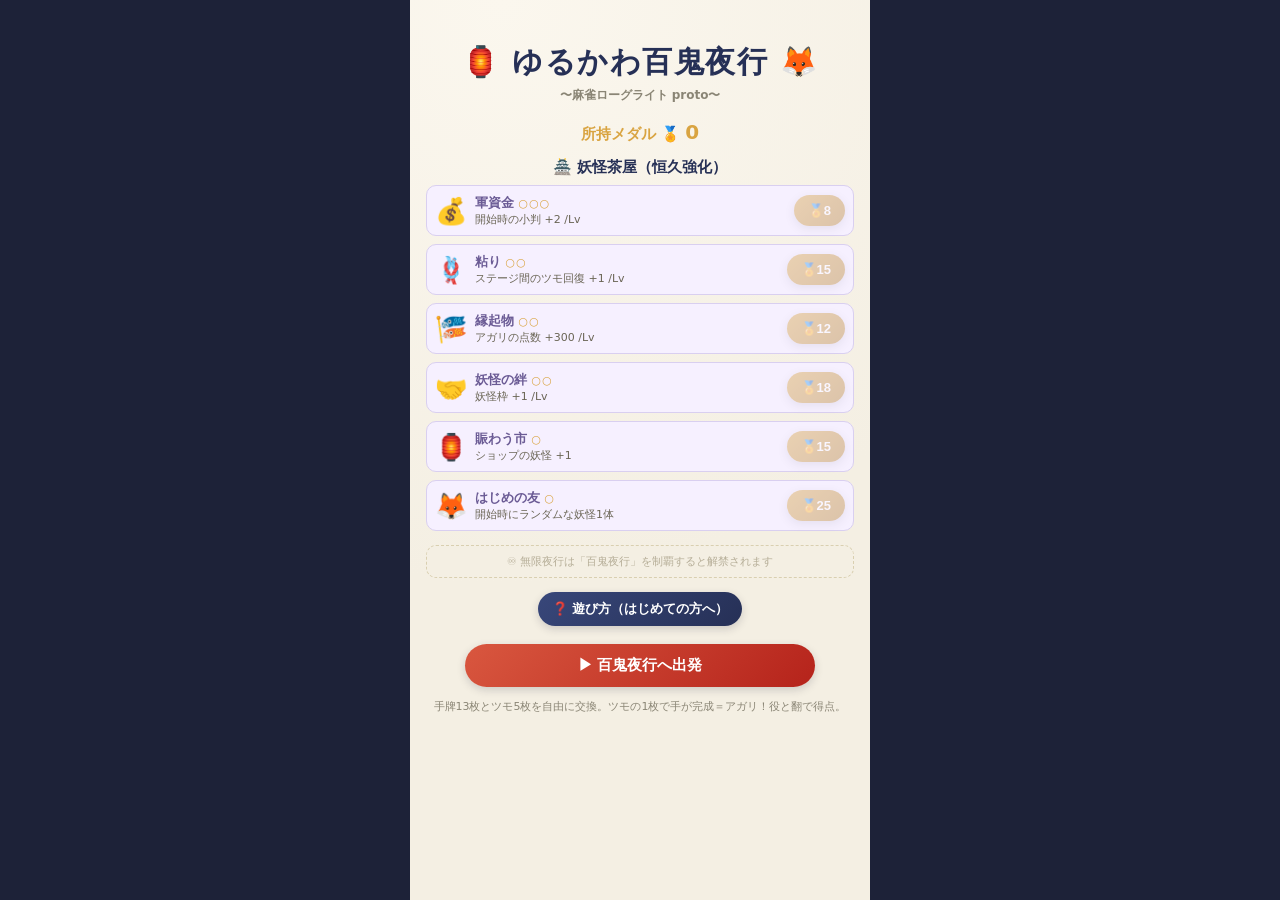
==== mahjong-rougelite/index.html @ 9e9c55ed "Add mahjong-rougelite playtest build (ゆるかわ百鬼夜行 prototype) Co-Authored-By: Claude Fable 5 <noreply@an" ====
<!DOCTYPE html>
<html lang="ja">
<head>
  <meta charset="UTF-8" />
  <meta name="viewport" content="width=device-width, initial-scale=1.0, maximum-scale=1.0, user-scalable=no" />
  <title>ゆるかわ百鬼夜行 — 麻雀ローグライト プロトタイプ</title>
  <link rel="stylesheet" href="style.css" />
</head>
<body>
  <div id="app">
    <section id="title" class="title-screen hidden"></section>
    <header id="topbar"></header>
    <div id="yokai-bar" class="panel"></div>
    <div id="peek" class="peek"></div>
    <div id="preview" class="preview"></div>
    <div id="hand" class="hand"></div>
    <div id="tsumo" class="tsumo-zone"></div>
    <div id="actions" class="actions"></div>
    <div id="message" class="message"></div>
    <section id="shop" class="shop hidden"></section>
  </div>
  <div id="overlay" class="overlay hidden"></div>

  <script src="hand.js"></script>
  <script src="engine.js"></script>
  <script src="ui.js"></script>
</body>
</html>
---- mahjong-rougelite/style.css ----
:root {
  --washi: #f4efe3;
  --ink: #2b2b3a;
  --indigo: #38477a;
  --indigo-dark: #263056;
  --vermilion: #d9573f;
  --gold: #d9a441;
  --green: #4e8d6e;
  --blue: #3f6fa3;
  --purple: #6b5b95;
  --card: #fffdf7;
  --shadow: rgba(40, 40, 60, 0.18);
}
* { box-sizing: border-box; -webkit-tap-highlight-color: transparent; }
html, body {
  margin: 0; padding: 0; background: #1d2238;
  font-family: "Hiragino Sans", "Yu Gothic", system-ui, sans-serif;
  color: var(--ink);
}
#app {
  max-width: 460px; margin: 0 auto; min-height: 100vh;
  background:
    radial-gradient(circle at 20% 0%, #fbf7ee 0, var(--washi) 60%);
  padding: 10px 12px 24px; position: relative;
}

/* ---- トップバー ---- */
#topbar { display: flex; flex-direction: column; gap: 6px; margin-bottom: 8px; }
.title { font-size: 15px; font-weight: 800; letter-spacing: .04em; color: var(--indigo-dark); text-align: center; }
.title .sub { font-size: 11px; color: #8a8575; font-weight: 600; }
.round-row { display: flex; justify-content: space-between; align-items: baseline; }
.round-name { font-weight: 800; color: var(--vermilion); font-size: 15px; }
.round-name.boss { color: #b5231b; text-shadow: 0 0 8px rgba(217,87,63,.4); }
.ba-wind { display: inline-block; font-size: 10px; font-weight: 800; color: #fff; background: var(--indigo); border-radius: 6px; padding: 1px 6px; margin-left: 4px; vertical-align: middle; }
.stat { font-size: 12px; color: var(--indigo-dark); font-weight: 700; }
.bar { height: 16px; background: #e6ddc7; border-radius: 10px; overflow: hidden; box-shadow: inset 0 1px 3px var(--shadow); }
.bar > span { display: block; height: 100%; background: linear-gradient(90deg, var(--gold), var(--vermilion)); transition: width .35s ease; }
.score-line { font-size: 12px; text-align: right; color: #6a6555; margin-top: 2px; }
.resources { display: flex; gap: 8px; justify-content: center; font-size: 13px; font-weight: 800; }
.chip { background: var(--card); border-radius: 20px; padding: 3px 12px; box-shadow: 0 2px 5px var(--shadow); }
.chip.koban { color: var(--gold); }
.chip.plays { color: var(--indigo); }
.chip.discards { color: var(--green); }

/* ---- パネル ---- */
.panel { background: var(--card); border-radius: 12px; padding: 8px; margin-bottom: 8px; box-shadow: 0 2px 6px var(--shadow); }

/* ---- 妖怪バー ---- */
#yokai-bar { display: flex; gap: 6px; flex-wrap: wrap; min-height: 46px; align-items: center; }
.yokai {
  display: flex; flex-direction: column; align-items: center; justify-content: center;
  min-width: 58px; padding: 4px 6px; border-radius: 10px; background: #f6f0ff;
  border: 1.5px solid var(--purple); position: relative;
}
.yokai .face { font-size: 20px; line-height: 1; }
.yokai .yname { font-size: 9.5px; font-weight: 800; color: var(--purple); margin-top: 2px; }
.yokai .rar { position: absolute; top: -6px; right: -4px; font-size: 9px; color: var(--gold); }
.yokai-empty { color: #b6ae98; font-size: 12px; padding: 6px; }
.slots { margin-left: auto; font-size: 11px; color: #9a927c; font-weight: 700; }

/* ---- 先読み ---- */
.peek { min-height: 20px; font-size: 11px; color: #7d7660; text-align: center; }
.peek b { color: var(--indigo); }

/* ---- プレビュー ---- */
.preview { text-align: center; min-height: 40px; margin: 2px 0 6px; }
.preview .big { font-size: 22px; font-weight: 900; color: var(--vermilion); }
.preview .calc { font-size: 12px; color: var(--indigo-dark); font-weight: 700; }
.preview .detail { font-size: 10px; color: #8a8575; line-height: 1.5; }
.preview .invalid { font-size: 12px; color: #b0a890; }

/* ---- 手牌 ---- */
.hand { display: flex; flex-wrap: wrap; gap: 6px; justify-content: center; min-height: 84px; padding: 6px 0; }
.tile {
  width: 46px; height: 64px; border-radius: 9px; background: var(--card);
  box-shadow: 0 3px 6px var(--shadow); display: flex; align-items: center; justify-content: center;
  font-size: 22px; font-weight: 900; cursor: pointer; user-select: none;
  border: 2px solid transparent; transition: transform .12s ease, border-color .12s ease;
  position: relative;
}
.tile:active { transform: scale(.94); }
.tile.selected { border-color: var(--vermilion); transform: translateY(-8px); box-shadow: 0 8px 12px var(--shadow); }
.tile.drawn { border-color: var(--gold); box-shadow: 0 0 0 2px var(--gold), 0 3px 6px var(--shadow); }
/* ツモ5枚ゾーン（手牌と分離） */
.tsumo-zone { display: flex; flex-wrap: wrap; gap: 6px; justify-content: center; align-items: center; margin: 10px auto 4px; padding: 10px 8px 6px; position: relative; background: #fbf4e2; border: 2px dashed var(--gold); border-radius: 12px; max-width: 340px; }
.tsumo-label { width: 100%; text-align: center; font-size: 10px; font-weight: 800; color: var(--gold); letter-spacing: 2px; margin-bottom: 2px; }
/* 手の目: 手が進むツモ牌を光らせる */
.tile.useful { border-color: var(--green); box-shadow: 0 0 0 2px rgba(78,141,110,.5); }
.tile.useful::after { content: "◎"; position: absolute; top: -12px; left: 50%; transform: translateX(-50%); font-size: 10px; color: var(--green); font-weight: 800; }
/* 割引前価格の打ち消し */
.disc { text-decoration: line-through; opacity: .6; margin-right: 4px; font-size: 11px; }
.tile .num { font-size: 24px; }
.tile .suit { position: absolute; bottom: 3px; right: 5px; font-size: 10px; opacity: .7; }
.tile.m { color: var(--vermilion); }
.tile.p { color: var(--blue); }
.tile.s { color: var(--green); }
.tile.z { color: var(--purple); }
.tile.w { color: var(--gold); background: linear-gradient(135deg, #fff8e6, #ffeeba); }

/* ---- アクション ---- */
.actions { display: flex; gap: 10px; justify-content: center; margin-top: 6px; }
button.btn {
  border: none; border-radius: 24px; padding: 12px 22px; font-size: 15px; font-weight: 800;
  color: #fff; cursor: pointer; box-shadow: 0 3px 8px var(--shadow); transition: transform .1s, opacity .1s;
}
button.btn:active { transform: translateY(2px); }
button.btn:disabled { opacity: .4; cursor: not-allowed; }
.btn.play { background: linear-gradient(135deg, var(--vermilion), #b5231b); }
.btn.agari { background: linear-gradient(135deg, var(--gold), #b5822c); }
.agari-banner { animation: pop .2s ease; }
.agari-banner .big { color: var(--gold); }
@keyframes pop { from { transform: scale(.9); opacity: .4; } to { transform: scale(1); opacity: 1; } }
.tenpai { font-size: 13px; color: var(--green); font-weight: 700; line-height: 1.6; }
.tenpai .wait { display: inline-block; background: #e7f2ec; color: var(--green); border-radius: 6px; padding: 1px 6px; margin: 1px; font-weight: 800; }
.tenpai .wcount { font-size: 9px; color: #6a6555; margin-left: 3px; font-weight: 700; }
.tenpai .wscore { font-size: 9px; color: var(--vermilion); margin-left: 4px; font-weight: 800; }
.tenpai .wait.yakuless { opacity: .55; }
/* ★D24 鳴き */
.open-meld { display: inline-flex; align-items: center; gap: 2px; margin-right: 8px; padding: 4px 6px; background: #efe9db; border: 1.5px solid #cfc5ab; border-radius: 8px; position: relative; }
.open-meld .meld-tag { font-size: 8px; font-weight: 800; color: #fff; background: var(--vermilion); border-radius: 4px; padding: 1px 3px; margin-right: 2px; }
.open-meld .meld-tile { font-size: 13px; font-weight: 800; color: #6a6555; background: var(--card); border-radius: 5px; padding: 2px 4px; }
.call-row { width: 100%; display: flex; gap: 6px; justify-content: center; margin-top: 4px; flex-wrap: wrap; }
.call-btn { background: linear-gradient(135deg, var(--purple), #4d3f73); }
.open-note { font-size: 10px; color: var(--vermilion); }
.agari-banner .big.limit { text-shadow: 0 0 10px rgba(217, 164, 65, .6); }
.btn.discard { background: linear-gradient(135deg, var(--green), #37624c); }
.btn.small { padding: 8px 14px; font-size: 13px; border-radius: 18px; }
.btn.gold { background: linear-gradient(135deg, var(--gold), #b5822c); }
.btn.indigo { background: linear-gradient(135deg, var(--indigo), var(--indigo-dark)); }

.message { text-align: center; min-height: 18px; font-size: 12px; color: var(--indigo-dark); font-weight: 700; margin-top: 6px; }

/* ---- ショップ ---- */
.shop { background: var(--card); border-radius: 14px; padding: 12px; box-shadow: 0 3px 10px var(--shadow); }
.shop h2 { text-align: center; margin: 2px 0 10px; color: var(--indigo-dark); font-size: 16px; }
.shop-items { display: flex; flex-direction: column; gap: 8px; }
.offer { display: flex; align-items: center; gap: 8px; padding: 8px; border-radius: 10px; background: #f6f0ff; border: 1.5px solid #d9cff0; }
.offer .face { font-size: 26px; }
.offer .info { flex: 1; }
.offer .info .n { font-weight: 800; font-size: 13px; color: var(--purple); }
.offer .info .d { font-size: 11px; color: #6a6555; }
.offer .price { font-weight: 800; color: var(--gold); font-size: 13px; white-space: nowrap; }
.offer.tile-offer { background: #eef5ff; border-color: #cfe0f5; }
.offer.tile-offer .info .n { color: var(--blue); }
.shop-actions { display: flex; gap: 8px; justify-content: center; margin-top: 12px; }
.swap-note { text-align: center; font-size: 12px; color: var(--vermilion); font-weight: 700; background: #fff3ee; border: 1px dashed #f0c7b8; border-radius: 8px; padding: 6px 10px; margin-bottom: 8px; }

/* ---- オーバーレイ ---- */
.overlay {
  position: fixed; inset: 0; background: rgba(20, 22, 40, .82);
  display: flex; align-items: center; justify-content: center; z-index: 10; padding: 20px;
}
.overlay .card {
  background: var(--washi); border-radius: 18px; padding: 26px 22px; text-align: center; max-width: 340px;
  box-shadow: 0 10px 40px rgba(0,0,0,.5);
}
.overlay h1 { margin: 6px 0; font-size: 26px; }
.overlay.win h1 { color: var(--gold); }
.overlay.lose h1 { color: var(--vermilion); }
.overlay p { color: #5a5545; font-size: 13px; line-height: 1.7; }
.overlay .emoji { font-size: 48px; }

/* ---- タイトル & メタショップ ---- */
.title-screen { padding: 8px 4px 20px; }
.title-hero { text-align: center; padding: 24px 0 10px; }
.game-logo { font-size: 30px; font-weight: 900; color: var(--indigo-dark); letter-spacing: .05em; }
.game-logo::before { content: "🏮 "; }
.game-logo::after { content: " 🦊"; }
.game-sub { font-size: 12px; color: #8a8575; font-weight: 700; margin-top: 4px; }
.medal-bar { text-align: center; font-size: 15px; font-weight: 800; color: var(--gold); margin: 6px 0 14px; }
.medal-bar b { font-size: 20px; }
.meta-head { text-align: center; font-size: 15px; font-weight: 800; color: var(--indigo-dark); margin-bottom: 8px; }
.meta-note { text-align: center; font-size: 11px; color: #8a8575; margin-top: 12px; }
.pips { font-size: 11px; color: var(--gold); letter-spacing: 1px; }
.meta-max { font-weight: 800; color: var(--green); font-size: 13px; padding: 0 6px; }
.start-btn { display: block; width: 82%; margin: 18px auto 0; font-size: 17px; padding: 14px; }
.title .home { cursor: pointer; }

/* ---- モード選択（キャンペーン/無限） ---- */
.mode-select { display: flex; gap: 8px; justify-content: center; margin-top: 16px; }
.mode-btn {
  flex: 1; max-width: 160px; border: 2px solid #e6ddc7; background: var(--card); border-radius: 12px;
  padding: 10px 8px; font-size: 13px; font-weight: 800; color: var(--indigo-dark); cursor: pointer;
  display: flex; flex-direction: column; align-items: center; gap: 3px;
}
.mode-btn.active { border-color: var(--vermilion); background: #fff3ee; color: var(--vermilion); }
.mode-btn .mode-sub { font-size: 9.5px; font-weight: 600; color: #8a8575; }
.mode-btn.active .mode-sub { color: var(--vermilion); opacity: .75; }
.mode-locked { text-align: center; font-size: 11px; color: #b6ae98; margin-top: 14px; background: #f4efe3; border: 1px dashed #d9cfb0; border-radius: 10px; padding: 8px; }

/* ---- 遊び方（チュートリアル） ---- */
.help-open { display: block; margin: 14px auto 0; }
.help-panel { background: var(--card); border-radius: 14px; padding: 16px 18px 20px; box-shadow: 0 3px 10px var(--shadow); }
.help-panel h2 { text-align: center; color: var(--indigo-dark); font-size: 17px; margin: 4px 0 8px; }
.help-panel h3 { color: var(--vermilion); font-size: 14px; margin: 16px 0 6px; border-bottom: 2px solid #f0e8d8; padding-bottom: 3px; }
.help-panel .help-lead { font-size: 12px; color: #6a6555; text-align: center; }
.help-panel ul { margin: 4px 0; padding-left: 18px; }
.help-panel li { font-size: 12px; line-height: 1.8; color: #4a4638; margin-bottom: 2px; }
.help-panel b { color: var(--indigo-dark); }

.overlay .earned { color: var(--gold); font-weight: 800; font-size: 15px; margin: 10px 0; }
.overlay .unlock-note { color: var(--purple); font-weight: 800; font-size: 12px; margin: 4px 0 10px; }
.overlay .card .btn { display: block; width: 100%; margin-top: 8px; }

.hidden { display: none !important; }
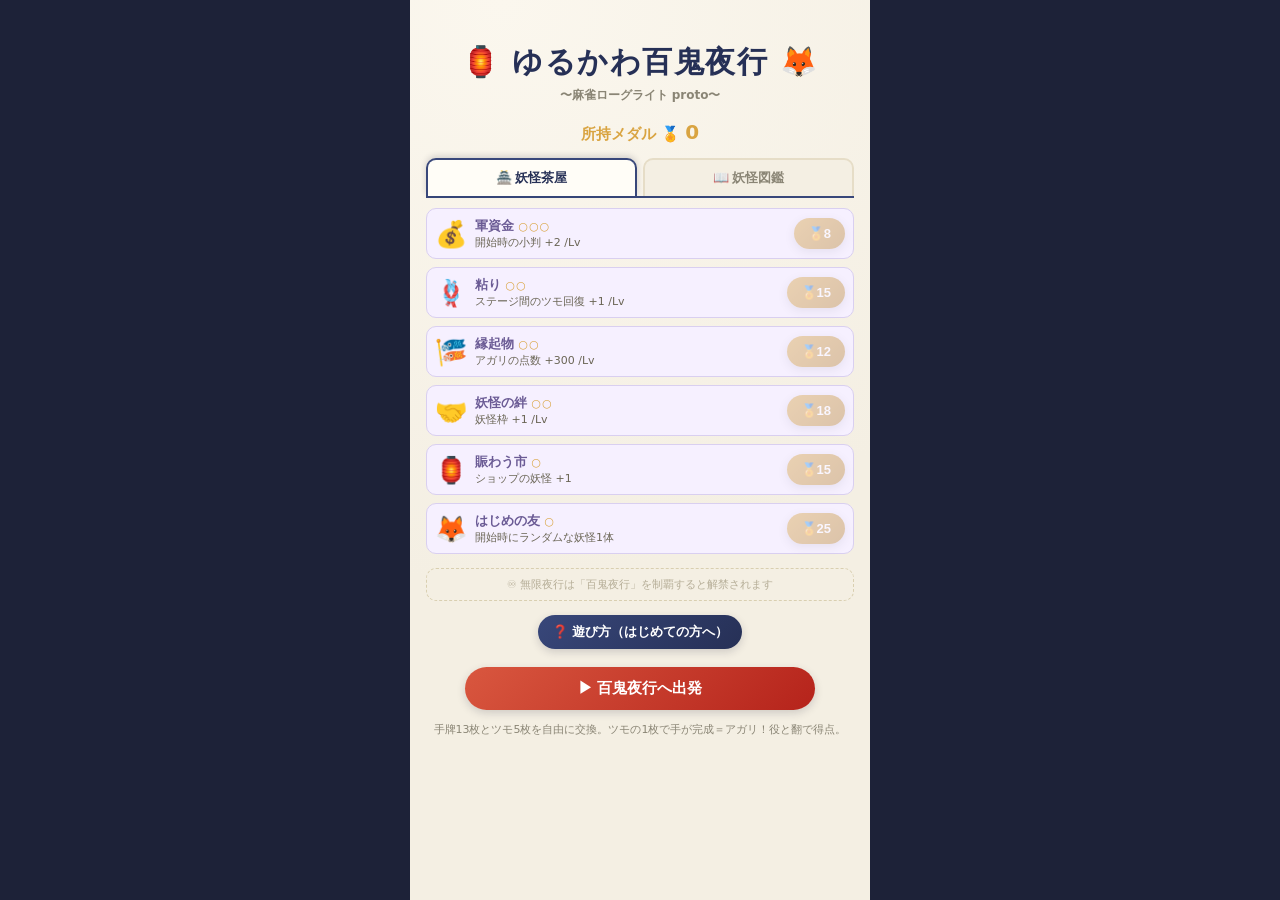
==== commit 95cb13b9: "mahjong-rougelite: melds on separate row above hand + taller hand tiles for tap targets (D43) Co-Aut" ====
--- a/mahjong-rougelite/index.html
+++ b/mahjong-rougelite/index.html
@@ -13,6 +13,7 @@
     <div id="yokai-bar" class="panel"></div>
     <div id="peek" class="peek"></div>
     <div id="preview" class="preview"></div>
+    <div id="melds" class="melds-row"></div>
     <div id="hand" class="hand"></div>
     <div id="tsumo" class="tsumo-zone"></div>
     <div id="actions" class="actions"></div>
--- a/mahjong-rougelite/style.css
+++ b/mahjong-rougelite/style.css
@@ -56,11 +56,23 @@
 .yokai .yname { font-size: 9.5px; font-weight: 800; color: var(--purple); margin-top: 2px; }
 .yokai .rar { position: absolute; top: -6px; right: -4px; font-size: 9px; color: var(--gold); }
 .yokai-empty { color: #b6ae98; font-size: 12px; padding: 6px; }
+.yokai { cursor: pointer; }
+.yokai.selected { border-color: var(--vermilion); background: #fff3ee; }
+/* 所持妖怪の効果一覧（タップで開閉・スマホ対応） */
+.yokai-panel { width: 100%; margin-top: 6px; border-top: 1.5px dashed #d9cff0; padding-top: 6px; }
+.yokai-detail { display: flex; align-items: baseline; gap: 6px; font-size: 11.5px; line-height: 1.7; color: #4a4638; }
+.yokai-detail .face { font-size: 14px; }
+.yokai-detail b { color: var(--purple); white-space: nowrap; }
+.yokai-detail .rar-inline { color: var(--gold); font-size: 9px; white-space: nowrap; }
+.yokai-detail .ydesc { color: #6a6555; }
+.yokai-panel-hint { text-align: center; font-size: 9px; color: #b6ae98; margin-top: 4px; }
 .slots { margin-left: auto; font-size: 11px; color: #9a927c; font-weight: 700; }
 
 /* ---- 先読み ---- */
 .peek { min-height: 20px; font-size: 11px; color: #7d7660; text-align: center; }
 .peek b { color: var(--indigo); }
+.dora-ind { display: inline-block; background: #fdf1e0; border: 1.5px solid var(--gold); border-radius: 8px; padding: 1px 8px; font-weight: 800; color: #9a6b1a; }
+.last-chance { width: 100%; text-align: center; font-size: 12px; font-weight: 800; color: var(--vermilion); background: #fdeee9; border: 1.5px solid var(--vermilion); border-radius: 10px; padding: 6px; margin-bottom: 8px; animation: pop .2s ease; }
 
 /* ---- プレビュー ---- */
 .preview { text-align: center; min-height: 40px; margin: 2px 0 6px; }
@@ -97,6 +109,19 @@
 .tile.z { color: var(--purple); }
 .tile.w { color: var(--gold); background: linear-gradient(135deg, #fff8e6, #ffeeba); }
 
+/* ★D43 鳴き面子は手牌の1行上に独立表示（空なら高さ0） */
+.melds-row { display: flex; gap: 6px; justify-content: center; flex-wrap: wrap; min-height: 0; margin-bottom: 4px; }
+.melds-row:empty { margin: 0; }
+
+/* ★D42 手牌を1行表示（折り返し廃止・コンパクト化）。縦画面でも面子が途切れず読める。
+   狭い画面ではみ出す時はスワイプ（overflow-x）＝セガMJ方式。ツモ5枚は変更しない。 */
+.hand { flex-wrap: nowrap; overflow-x: auto; gap: 2px; justify-content: safe center; -webkit-overflow-scrolling: touch; min-height: 52px; padding: 6px; }
+/* 横幅は詰めて全牌を1行に、縦は大きめにしてタップ当たり判定を確保 */
+.hand .tile { width: 26px; height: 46px; flex: 0 0 auto; border-radius: 6px; }
+.hand .tile .num { font-size: 17px; }
+.hand .tile .suit { font-size: 6px; bottom: 1px; right: 2px; }
+.hand .tile.selected { transform: translateY(-6px); }
+
 /* ---- アクション ---- */
 .actions { display: flex; gap: 10px; justify-content: center; margin-top: 6px; }
 button.btn {
@@ -121,6 +146,8 @@
 .open-meld .meld-tile { font-size: 13px; font-weight: 800; color: #6a6555; background: var(--card); border-radius: 5px; padding: 2px 4px; }
 .call-row { width: 100%; display: flex; gap: 6px; justify-content: center; margin-top: 4px; flex-wrap: wrap; }
 .call-btn { background: linear-gradient(135deg, var(--purple), #4d3f73); }
+/* ★D35: チー候補ボタンの消費手牌を小さく併記（同一面子ラベルの選択肢を区別可能に） */
+.call-btn .call-use { display: block; font-size: 9px; font-weight: 600; color: #d8d1ea; margin-top: 2px; }
 .open-note { font-size: 10px; color: var(--vermilion); }
 .agari-banner .big.limit { text-shadow: 0 0 10px rgba(217, 164, 65, .6); }
 .btn.discard { background: linear-gradient(135deg, var(--green), #37624c); }
@@ -155,6 +182,11 @@
   box-shadow: 0 10px 40px rgba(0,0,0,.5);
 }
 .overlay h1 { margin: 6px 0; font-size: 26px; }
+.overlay.clear { background: rgba(30,34,56,.72); }
+.clear-card .reward-big { font-size: 20px; font-weight: 900; color: var(--gold); margin: 10px 0; }
+.clear-card .reward-sub { font-size: 12px; font-weight: 700; color: #b6ae98; }
+.clear-card .boss-flair { color: var(--vermilion); font-weight: 800; font-size: 13px; }
+.clear-card .next-note { font-size: 12px; color: #d8d1ea; margin: 6px 0 12px; }
 .overlay.win h1 { color: var(--gold); }
 .overlay.lose h1 { color: var(--vermilion); }
 .overlay p { color: #5a5545; font-size: 13px; line-height: 1.7; }
@@ -170,9 +202,18 @@
 .medal-bar { text-align: center; font-size: 15px; font-weight: 800; color: var(--gold); margin: 6px 0 14px; }
 .medal-bar b { font-size: 20px; }
 .meta-head { text-align: center; font-size: 15px; font-weight: 800; color: var(--indigo-dark); margin-bottom: 8px; }
+/* ★D41 タイトルのタブ（妖怪茶屋/妖怪図鑑） */
+.title-tabs { display: flex; gap: 6px; margin: 4px 0 10px; }
+.title-tab { flex: 1; padding: 9px 6px; border-radius: 10px 10px 0 0; border: 2px solid #e6ddc7; border-bottom: none; background: #f4efe3; color: #8a8575; font-size: 13px; font-weight: 800; cursor: pointer; }
+.title-tab.active { border-color: var(--indigo); background: var(--card); color: var(--indigo-dark); box-shadow: 0 -2px 6px var(--shadow); }
+.tab-panel { border-top: 2px solid var(--indigo); padding-top: 10px; margin-top: -10px; }
 .meta-note { text-align: center; font-size: 11px; color: #8a8575; margin-top: 12px; }
 .pips { font-size: 11px; color: var(--gold); letter-spacing: 1px; }
 .meta-max { font-weight: 800; color: var(--green); font-size: 13px; padding: 0 6px; }
+/* ★D30 妖怪図鑑 */
+.locked-yokai { opacity: .8; background: #f3f0e8; border-color: #ddd4bd; }
+.locked-yokai .info .n { color: #8a8575; }
+.stage-gate { font-size: 9px; font-weight: 800; color: #fff; background: var(--purple); border-radius: 5px; padding: 1px 5px; margin-left: 3px; vertical-align: middle; }
 .start-btn { display: block; width: 82%; margin: 18px auto 0; font-size: 17px; padding: 14px; }
 .title .home { cursor: pointer; }
 
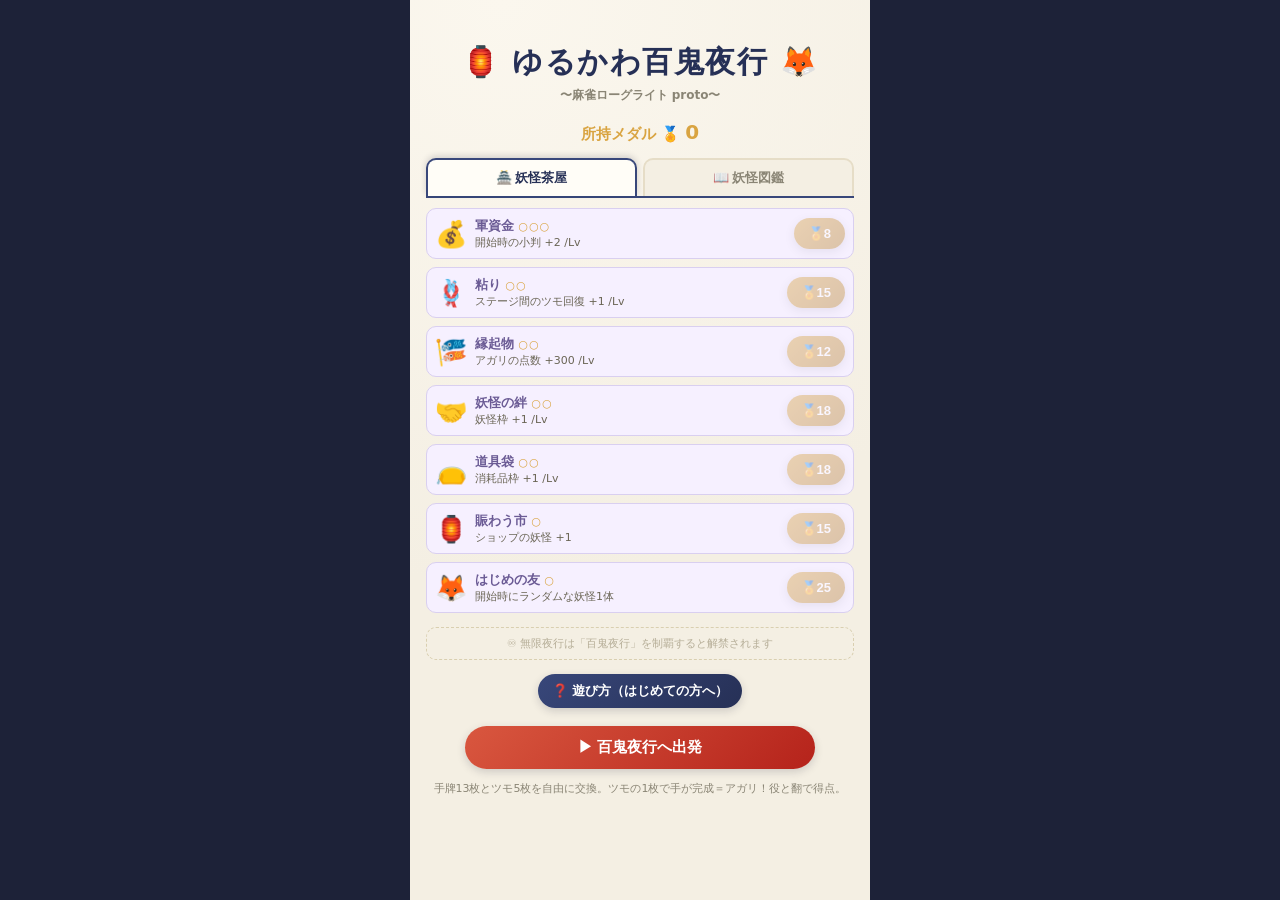
==== commit 02727f55: "麻雀ローグライト: 消耗品アイテム(A2)を配信版に反映 使い切りアイテムのスロット制システム(初期2枠・メタ強化で拡張): - 神通力の札(手牌1枚を任意牌に変換)/天狗の羽団扇(引き直し) - 絵" ====
--- a/mahjong-rougelite/index.html
+++ b/mahjong-rougelite/index.html
@@ -11,6 +11,7 @@
     <section id="title" class="title-screen hidden"></section>
     <header id="topbar"></header>
     <div id="yokai-bar" class="panel"></div>
+    <div id="item-bar" class="panel"></div>
     <div id="peek" class="peek"></div>
     <div id="preview" class="preview"></div>
     <div id="melds" class="melds-row"></div>
--- a/mahjong-rougelite/style.css
+++ b/mahjong-rougelite/style.css
@@ -32,6 +32,8 @@
 .round-name { font-weight: 800; color: var(--vermilion); font-size: 15px; }
 .round-name.boss { color: #b5231b; text-shadow: 0 0 8px rgba(217,87,63,.4); }
 .ba-wind { display: inline-block; font-size: 10px; font-weight: 800; color: #fff; background: var(--indigo); border-radius: 6px; padding: 1px 6px; margin-left: 4px; vertical-align: middle; }
+/* ★A1: ボスギミック警告バッジ */
+.gimmick-badge { display: block; font-size: 11px; font-weight: 800; color: #fff; background: #b5231b; border-radius: 6px; padding: 3px 8px; text-align: center; }
 .stat { font-size: 12px; color: var(--indigo-dark); font-weight: 700; }
 .bar { height: 16px; background: #e6ddc7; border-radius: 10px; overflow: hidden; box-shadow: inset 0 1px 3px var(--shadow); }
 .bar > span { display: block; height: 100%; background: linear-gradient(90deg, var(--gold), var(--vermilion)); transition: width .35s ease; }
@@ -58,6 +60,9 @@
 .yokai-empty { color: #b6ae98; font-size: 12px; padding: 6px; }
 .yokai { cursor: pointer; }
 .yokai.selected { border-color: var(--vermilion); background: #fff3ee; }
+/* ★A1 v3 眠り(nemuri): このボス戦だけ休眠中の妖怪を薄く+💤表示 */
+.yokai.sleeping { opacity: .45; filter: grayscale(60%); }
+.yokai .sleep-badge { position: absolute; bottom: -4px; right: -2px; font-size: 11px; }
 /* 所持妖怪の効果一覧（タップで開閉・スマホ対応） */
 .yokai-panel { width: 100%; margin-top: 6px; border-top: 1.5px dashed #d9cff0; padding-top: 6px; }
 .yokai-detail { display: flex; align-items: baseline; gap: 6px; font-size: 11.5px; line-height: 1.7; color: #4a4638; }
@@ -67,6 +72,29 @@
 .yokai-detail .ydesc { color: #6a6555; }
 .yokai-panel-hint { text-align: center; font-size: 9px; color: #b6ae98; margin-top: 4px; }
 .slots { margin-left: auto; font-size: 11px; color: #9a927c; font-weight: 700; }
+
+/* ---- ★A2 消耗品アイテムバー ---- */
+#item-bar { display: flex; gap: 6px; flex-wrap: wrap; min-height: 46px; align-items: center; }
+.item-chip {
+  display: flex; flex-direction: column; align-items: center; justify-content: center;
+  min-width: 58px; padding: 4px 6px; border-radius: 10px; background: #eef5ff;
+  border: 1.5px solid var(--blue); position: relative; cursor: pointer;
+}
+.item-chip .face { font-size: 20px; line-height: 1; }
+.item-chip .iname { font-size: 9.5px; font-weight: 800; color: var(--blue); margin-top: 2px; }
+.item-chip .rar { position: absolute; top: -6px; right: -4px; font-size: 9px; color: var(--gold); }
+.item-chip.selected { border-color: var(--vermilion); background: #fff3ee; }
+.item-empty { color: #b6ae98; font-size: 12px; padding: 6px; }
+.item-panel .item-actions { display: flex; gap: 8px; margin-top: 6px; justify-content: center; }
+.item-auto-note { font-size: 11px; color: #9a927c; }
+.shinzuu-note { width: 100%; margin-top: 6px; border-top: 1.5px dashed #cfe0f5; padding-top: 6px; text-align: center; font-size: 12px; color: var(--blue); font-weight: 700; }
+.tile-picker { display: flex; flex-wrap: wrap; gap: 4px; justify-content: center; margin: 6px 0; }
+.tile-picker .tile-pick { min-width: 34px; padding: 2px 4px; font-size: 11px; }
+.shop-category { font-size: 12px; font-weight: 800; color: var(--blue); margin: 10px 0 4px; }
+.drop-choice { margin: 10px 0; }
+.drop-title { font-size: 13px; font-weight: 800; color: var(--purple); text-align: center; margin-bottom: 8px; }
+.offer.drop-card { cursor: pointer; }
+.offer.drop-card:hover { border-color: var(--vermilion); }
 
 /* ---- 先読み ---- */
 .peek { min-height: 20px; font-size: 11px; color: #7d7660; text-align: center; }
@@ -187,6 +215,7 @@
 .clear-card .reward-sub { font-size: 12px; font-weight: 700; color: #b6ae98; }
 .clear-card .boss-flair { color: var(--vermilion); font-weight: 800; font-size: 13px; }
 .clear-card .next-note { font-size: 12px; color: #d8d1ea; margin: 6px 0 12px; }
+.next-boss-warn { font-size: 12px; font-weight: 700; color: #fff; background: #b5231b; border-radius: 6px; padding: 6px 10px; margin: 0 0 12px; text-align: center; }
 .overlay.win h1 { color: var(--gold); }
 .overlay.lose h1 { color: var(--vermilion); }
 .overlay p { color: #5a5545; font-size: 13px; line-height: 1.7; }
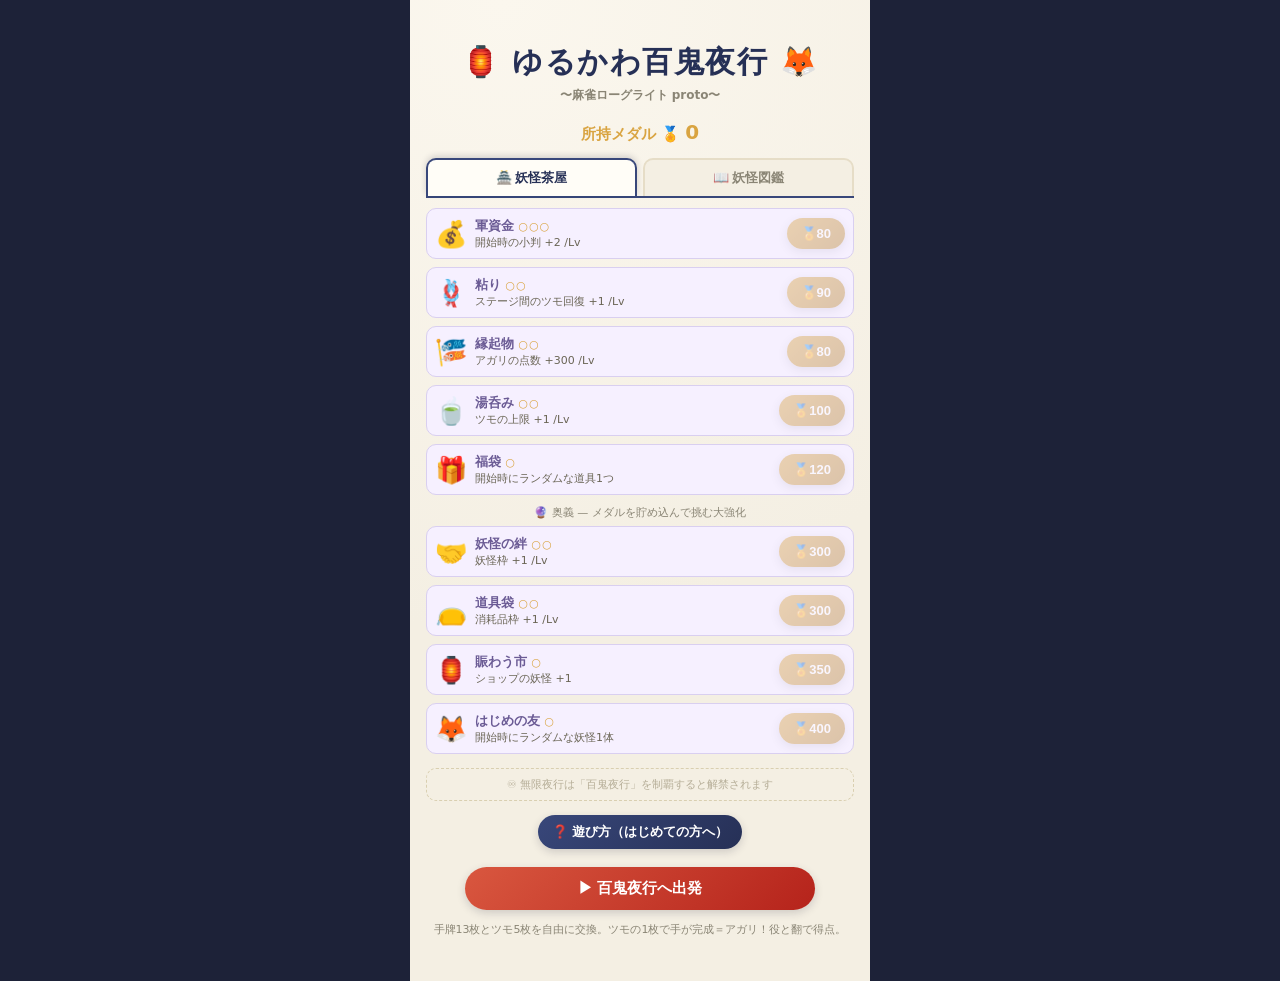
==== commit 023ee902: "麻雀ローグライト: 誤タップ防止の確認ダイアログを追加 手牌引き直し(すねこすり)・ツモ引き直し(化け草鞋)・鳴き(ポン/チー)、 およびアガリ可能時のツモに確認ダイアログを追加。鳴きは門前が崩れる旨" ====
--- a/mahjong-rougelite/index.html
+++ b/mahjong-rougelite/index.html
@@ -22,6 +22,7 @@
     <section id="shop" class="shop hidden"></section>
   </div>
   <div id="overlay" class="overlay hidden"></div>
+  <div id="confirm" class="overlay confirm-overlay hidden"></div>
 
   <script src="hand.js"></script>
   <script src="engine.js"></script>
--- a/mahjong-rougelite/style.css
+++ b/mahjong-rougelite/style.css
@@ -197,6 +197,8 @@
 .offer .price { font-weight: 800; color: var(--gold); font-size: 13px; white-space: nowrap; }
 .offer.tile-offer { background: #eef5ff; border-color: #cfe0f5; }
 .offer.tile-offer .info .n { color: var(--blue); }
+.offer.item-offer { background: #fdf3e0; border-color: #ecd9a8; }
+.offer.item-offer .info .n { color: #a1701f; }
 .shop-actions { display: flex; gap: 8px; justify-content: center; margin-top: 12px; }
 .swap-note { text-align: center; font-size: 12px; color: var(--vermilion); font-weight: 700; background: #fff3ee; border: 1px dashed #f0c7b8; border-radius: 8px; padding: 6px 10px; margin-bottom: 8px; }
 
@@ -220,6 +222,13 @@
 .overlay.lose h1 { color: var(--vermilion); }
 .overlay p { color: #5a5545; font-size: 13px; line-height: 1.7; }
 .overlay .emoji { font-size: 48px; }
+
+/* ---- 確認ダイアログ（誤タップ防止）---- */
+.confirm-overlay { background: rgba(20, 22, 40, .6); z-index: 20; }
+.confirm-card { max-width: 300px; padding: 22px 20px; }
+.confirm-card .confirm-msg { font-size: 16px; font-weight: 800; color: var(--indigo-dark); line-height: 1.6; margin-bottom: 16px; }
+.confirm-card .confirm-sub { display: block; font-size: 12px; font-weight: 600; color: #8a8575; margin-top: 6px; line-height: 1.6; }
+.confirm-card .btn { display: block; width: 100%; margin-top: 8px; }
 
 /* ---- タイトル & メタショップ ---- */
 .title-screen { padding: 8px 4px 20px; }
@@ -273,3 +282,6 @@
 .overlay .card .btn { display: block; width: 100%; margin-top: 8px; }
 
 .hidden { display: none !important; }
+
+/* ★D48 ショップで消耗品を妖怪と同じ枠に混在表示する時の識別 */
+.offer.item-offer .kind-tag { font-size: 10px; background: #a1701f; color: #fff; border-radius: 4px; padding: 0 4px; margin-left: 2px; vertical-align: middle; }
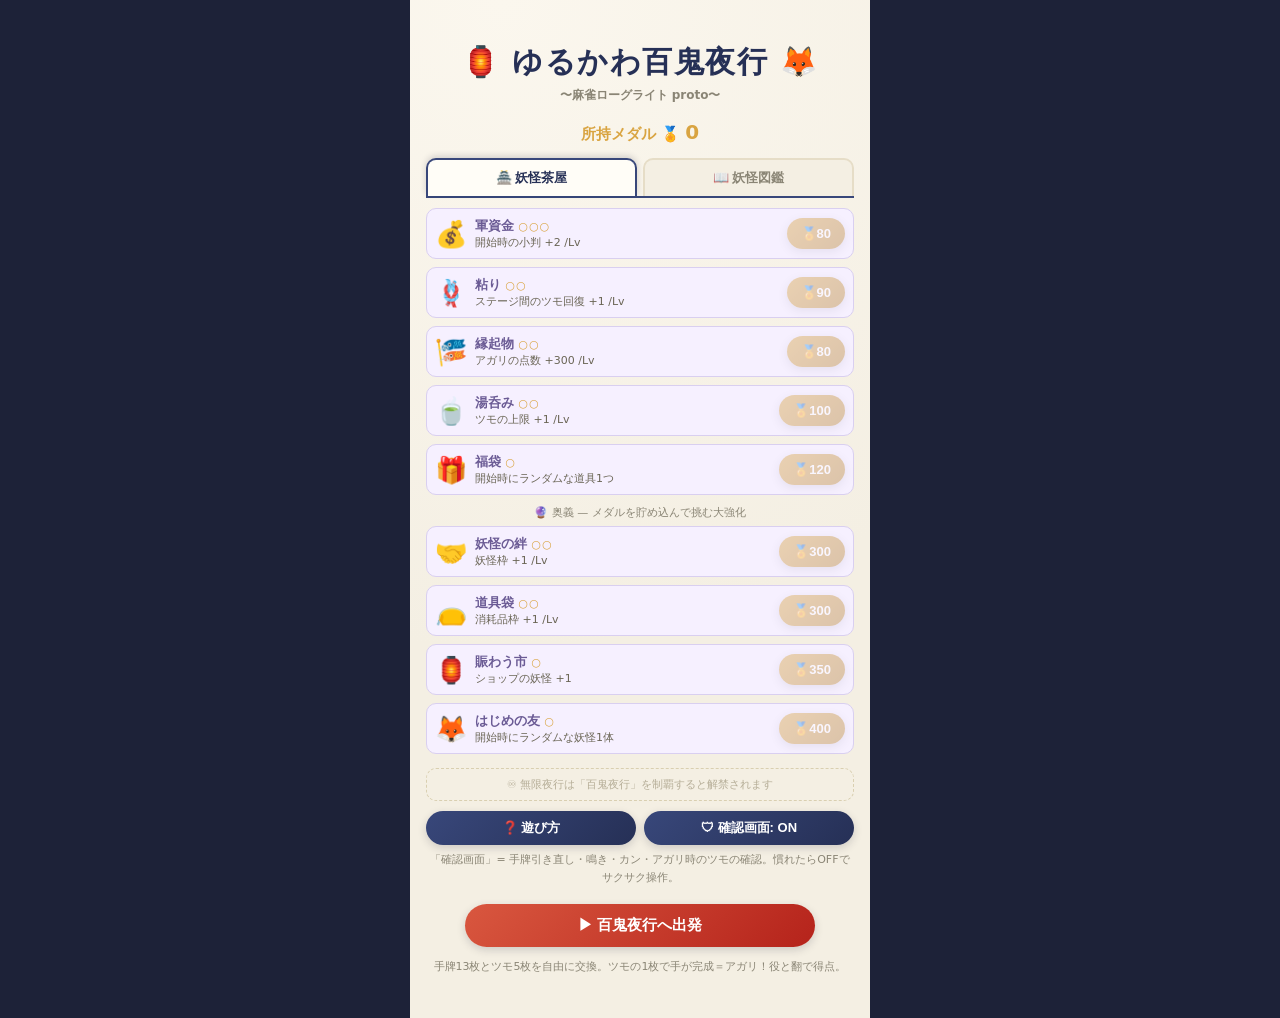
==== commit e30b23ea: "麻雀ローグライト: D64-65 ヘルプ完全版（4タブ・役一覧29役・ゲーム中❓）＋ろくろ首5小判 Co-Authored-By: Claude Fable 5 <noreply@anthropic." ====
--- a/mahjong-rougelite/index.html
+++ b/mahjong-rougelite/index.html
@@ -23,6 +23,7 @@
   </div>
   <div id="overlay" class="overlay hidden"></div>
   <div id="confirm" class="overlay confirm-overlay hidden"></div>
+  <div id="help" class="overlay hidden"></div>
 
   <script src="hand.js"></script>
   <script src="engine.js"></script>
--- a/mahjong-rougelite/style.css
+++ b/mahjong-rougelite/style.css
@@ -230,6 +230,11 @@
 .confirm-card .confirm-sub { display: block; font-size: 12px; font-weight: 600; color: #8a8575; margin-top: 6px; line-height: 1.6; }
 .confirm-card .btn { display: block; width: 100%; margin-top: 8px; }
 
+/* ---- タイトルの設定行（確認画面ON/OFF）---- */
+.settings-row { display: flex; gap: 8px; margin-top: 10px; }
+.settings-row .btn { flex: 1; margin: 0; }
+.setting-note { font-size: 11px; color: #8a8575; line-height: 1.6; margin: 6px 2px 0; text-align: center; }
+
 /* ---- タイトル & メタショップ ---- */
 .title-screen { padding: 8px 4px 20px; }
 .title-hero { text-align: center; padding: 24px 0 10px; }
@@ -267,15 +272,39 @@
 .mode-btn.active .mode-sub { color: var(--vermilion); opacity: .75; }
 .mode-locked { text-align: center; font-size: 11px; color: #b6ae98; margin-top: 14px; background: #f4efe3; border: 1px dashed #d9cfb0; border-radius: 10px; padding: 8px; }
 
-/* ---- 遊び方（チュートリアル） ---- */
+/* ---- 遊び方（チュートリアル・タブ式ヘルプ） ---- */
 .help-open { display: block; margin: 14px auto 0; }
-.help-panel { background: var(--card); border-radius: 14px; padding: 16px 18px 20px; box-shadow: 0 3px 10px var(--shadow); }
+#help.overlay { z-index: 15; align-items: flex-start; padding-top: 28px; }
+.help-panel {
+  background: var(--card); border-radius: 14px; padding: 16px 18px 20px; box-shadow: 0 3px 10px var(--shadow);
+  width: 100%; max-width: 420px; max-height: 86vh; overflow-y: auto; -webkit-overflow-scrolling: touch;
+}
 .help-panel h2 { text-align: center; color: var(--indigo-dark); font-size: 17px; margin: 4px 0 8px; }
 .help-panel h3 { color: var(--vermilion); font-size: 14px; margin: 16px 0 6px; border-bottom: 2px solid #f0e8d8; padding-bottom: 3px; }
 .help-panel .help-lead { font-size: 12px; color: #6a6555; text-align: center; }
 .help-panel ul { margin: 4px 0; padding-left: 18px; }
 .help-panel li { font-size: 12px; line-height: 1.8; color: #4a4638; margin-bottom: 2px; }
 .help-panel b { color: var(--indigo-dark); }
+.help-panel p { font-size: 12px; line-height: 1.7; color: #4a4638; margin: 6px 0; }
+
+/* タブ切替 */
+.help-tabs { display: flex; gap: 4px; flex-wrap: wrap; margin-bottom: 10px; position: sticky; top: -16px; background: var(--card); padding-top: 4px; z-index: 1; }
+.help-tab { flex: 1 1 auto; min-width: 68px; padding: 8px 4px; border-radius: 8px; border: 2px solid #e6ddc7; background: #f4efe3; color: #8a8575; font-size: 11px; font-weight: 800; cursor: pointer; }
+.help-tab.active { border-color: var(--indigo); background: #fff; color: var(--indigo-dark); box-shadow: 0 1px 4px var(--shadow); }
+
+/* 役一覧タブ */
+.yaku-list { display: flex; flex-direction: column; gap: 6px; margin: 6px 0 14px; }
+.yaku-row { background: #f8f5ec; border: 1px solid #e6ddc7; border-radius: 8px; padding: 6px 8px; }
+.yaku-row.yakuman { background: #fdf1e0; border-color: var(--gold); }
+.yaku-head { display: flex; justify-content: space-between; align-items: baseline; gap: 6px; }
+.yaku-name { color: var(--indigo-dark); font-size: 12.5px; font-weight: 800; }
+.yaku-han { color: var(--vermilion); font-size: 11px; font-weight: 800; white-space: nowrap; }
+.yaku-cond { font-size: 11px; color: #4a4638; margin-top: 2px; line-height: 1.5; }
+.yaku-naki { font-size: 10px; color: var(--blue); margin-top: 2px; font-weight: 700; }
+.yaku-note { font-size: 11px; color: #6a6555; line-height: 1.7; margin-top: 6px; }
+
+/* ゲーム中トップバーの❓ボタン */
+.title .help-btn { cursor: pointer; margin-left: 4px; }
 
 .overlay .earned { color: var(--gold); font-weight: 800; font-size: 15px; margin: 10px 0; }
 .overlay .unlock-note { color: var(--purple); font-weight: 800; font-size: 12px; margin: 4px 0 10px; }
@@ -285,3 +314,16 @@
 
 /* ★D48 ショップで消耗品を妖怪と同じ枠に混在表示する時の識別 */
 .offer.item-offer .kind-tag { font-size: 10px; background: #a1701f; color: #fff; border-radius: 4px; padding: 0 4px; margin-left: 2px; vertical-align: middle; }
+
+/* ★D58 進化(A25): ショップ/図鑑の進化元注記 */
+.evo-note { color: #7c4dbe; font-weight: 700; font-size: 11px; margin-top: 2px; }
+
+/* ★D61 カンボタン: 鳴きボタンと同列・別色で識別 */
+.call-btn.kan-btn { background: #7c4dbe; }
+
+/* ★D62 アガリ可能時の待ち一覧＋「今アガれる待ち」の強調 */
+.agari-waits { margin-top: 5px; font-size: 12px; }
+.wait.now { outline: 2px solid #2e9e5b; border-radius: 6px; }
+
+/* ★D63 千里眼: 待ち牌までの距離表示 */
+.wfar { display: block; font-size: 10px; color: #7c4dbe; font-weight: 800; }
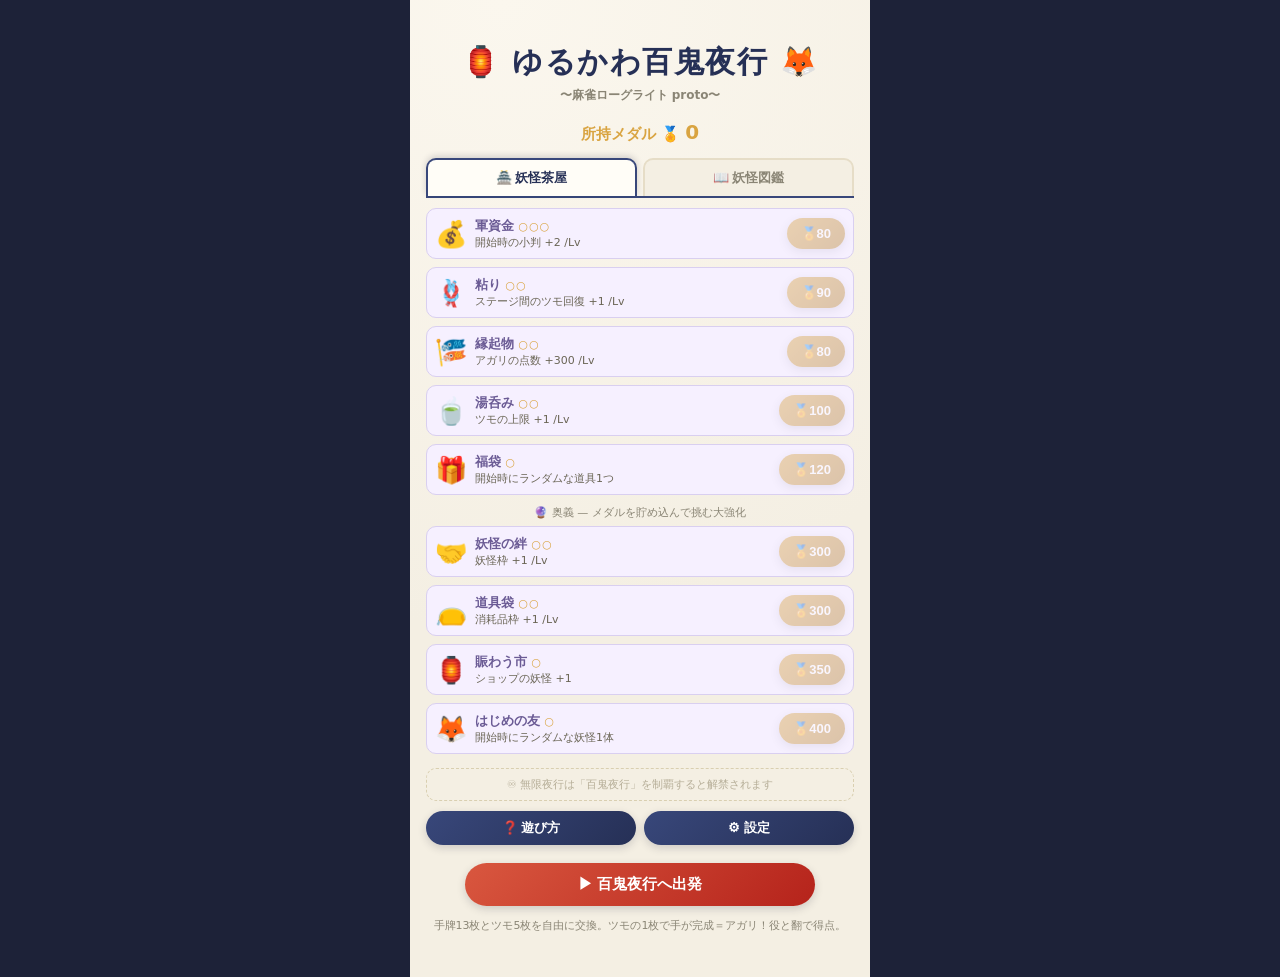
==== commit 37390e3d: "麻雀ローグライト: D67 設定画面(確認画面/あきらめる/データ初期化)＋鳴き候補をミニ牌表示に Co-Authored-By: Claude Fable 5 <noreply@anthropic." ====
--- a/mahjong-rougelite/index.html
+++ b/mahjong-rougelite/index.html
@@ -24,6 +24,7 @@
   <div id="overlay" class="overlay hidden"></div>
   <div id="confirm" class="overlay confirm-overlay hidden"></div>
   <div id="help" class="overlay hidden"></div>
+  <div id="settings" class="overlay hidden"></div>
 
   <script src="hand.js"></script>
   <script src="engine.js"></script>
--- a/mahjong-rougelite/style.css
+++ b/mahjong-rougelite/style.css
@@ -37,6 +37,10 @@
 .stat { font-size: 12px; color: var(--indigo-dark); font-weight: 700; }
 .bar { height: 16px; background: #e6ddc7; border-radius: 10px; overflow: hidden; box-shadow: inset 0 1px 3px var(--shadow); }
 .bar > span { display: block; height: 100%; background: linear-gradient(90deg, var(--gold), var(--vermilion)); transition: width .35s ease; }
+/* ★D66 敵HPバー: 残りHPの割合で幅が減っていく。閾値で色を切替える */
+.bar.hp.hp-green > span { background: linear-gradient(90deg, #7fc79a, var(--green)); }
+.bar.hp.hp-yellow > span { background: linear-gradient(90deg, #f0d382, var(--gold)); }
+.bar.hp.hp-red > span { background: linear-gradient(90deg, #ef8f78, var(--vermilion)); }
 .score-line { font-size: 12px; text-align: right; color: #6a6555; margin-top: 2px; }
 .resources { display: flex; gap: 8px; justify-content: center; font-size: 13px; font-weight: 800; }
 .chip { background: var(--card); border-radius: 20px; padding: 3px 12px; box-shadow: 0 2px 5px var(--shadow); }
@@ -174,8 +178,35 @@
 .open-meld .meld-tile { font-size: 13px; font-weight: 800; color: #6a6555; background: var(--card); border-radius: 5px; padding: 2px 4px; }
 .call-row { width: 100%; display: flex; gap: 6px; justify-content: center; margin-top: 4px; flex-wrap: wrap; }
 .call-btn { background: linear-gradient(135deg, var(--purple), #4d3f73); }
-/* ★D35: チー候補ボタンの消費手牌を小さく併記（同一面子ラベルの選択肢を区別可能に） */
-.call-btn .call-use { display: block; font-size: 9px; font-weight: 600; color: #d8d1ea; margin-top: 2px; }
+/* ★D66 鳴きボタン刷新: call-rowは常時ポン/チー/カンの3ボタン。選択中は.activeでハイライトし、直下に候補実行ボタン行を出す */
+.call-sel { background: linear-gradient(135deg, #a99bd6, var(--purple)); min-width: 64px; }
+.call-sel.active { background: linear-gradient(135deg, var(--vermilion), #b5231b); box-shadow: 0 0 0 2px #fff3ee, 0 3px 8px var(--shadow); }
+/* ★D67 候補実行ボタンは縦1列（1行1候補）。「✕ やめる」は最下段(execHtmlの後に置くだけで自然に最下段になる)。 */
+.call-exec-row { width: 100%; display: flex; flex-direction: column; gap: 6px; margin-top: 6px; animation: pop .15s ease; }
+.call-btn { display: flex; align-items: center; gap: 8px; width: 100%; justify-content: flex-start; text-align: left; }
+.call-type-tag { font-size: 11px; font-weight: 800; color: #fff; opacity: .85; flex-shrink: 0; min-width: 26px; }
+.call-chips { display: flex; gap: 3px; align-items: center; flex-wrap: nowrap; overflow-x: auto; }
+/* ★D67 候補ボタン内のミニ牌チップ（.tile/.meld-tileより小型・スマホ縦画面前提） */
+.mini-tile {
+  display: inline-flex; flex-direction: column; align-items: center; justify-content: center;
+  width: 22px; height: 30px; border-radius: 5px; background: var(--card); color: var(--ink);
+  font-weight: 800; position: relative; border: 1.5px solid transparent; flex-shrink: 0;
+}
+.mini-tile .num { font-size: 13px; line-height: 1; }
+.mini-tile .suit { font-size: 6px; position: absolute; bottom: 1px; right: 2px; opacity: .7; }
+.mini-tile.m { color: var(--vermilion); }
+.mini-tile.p { color: var(--blue); }
+.mini-tile.s { color: var(--green); }
+.mini-tile.z { color: var(--purple); }
+/* プール(ツモ)由来の1枚を強調 */
+.mini-tile.pool { border-color: var(--gold); box-shadow: 0 0 0 1.5px var(--gold); }
+.mini-tile .pool-badge {
+  position: absolute; top: -8px; left: 50%; transform: translateX(-50%);
+  font-size: 7px; font-weight: 800; color: #6a4a12; background: var(--gold); border-radius: 4px; padding: 0 3px; white-space: nowrap;
+}
+.call-cancel { background: linear-gradient(135deg, #8a8575, #5a5545); }
+/* 選択中の鳴き候補に関係する牌（プール側＋消費される手牌）をハイライト */
+.tile.call-hi { border-color: var(--vermilion); box-shadow: 0 0 0 2px rgba(217,87,63,.55); }
 .open-note { font-size: 10px; color: var(--vermilion); }
 .agari-banner .big.limit { text-shadow: 0 0 10px rgba(217, 164, 65, .6); }
 .btn.discard { background: linear-gradient(135deg, var(--green), #37624c); }
@@ -230,10 +261,20 @@
 .confirm-card .confirm-sub { display: block; font-size: 12px; font-weight: 600; color: #8a8575; margin-top: 6px; line-height: 1.6; }
 .confirm-card .btn { display: block; width: 100%; margin-top: 8px; }
 
-/* ---- タイトルの設定行（確認画面ON/OFF）---- */
+/* ---- タイトルの設定行（❓遊び方・⚙設定）---- */
 .settings-row { display: flex; gap: 8px; margin-top: 10px; }
 .settings-row .btn { flex: 1; margin: 0; }
-.setting-note { font-size: 11px; color: #8a8575; line-height: 1.6; margin: 6px 2px 0; text-align: center; }
+
+/* ---- ⚙ 設定オーバーレイ(D67): 確認画面ON/OFF・ランをあきらめる・データの初期化 ---- */
+#settings.overlay { z-index: 15; align-items: flex-start; padding-top: 28px; }
+.settings-panel .settings-item { padding: 12px 0; border-bottom: 1px solid #f0e8d8; }
+.settings-panel .settings-item:last-child { border-bottom: none; }
+.settings-item-head { display: flex; align-items: center; justify-content: space-between; gap: 8px; }
+.settings-item-title { font-size: 14px; font-weight: 800; color: var(--indigo-dark); }
+.settings-item-note { font-size: 11px; color: #8a8575; line-height: 1.6; margin-top: 6px; }
+.settings-danger .settings-item-note { color: var(--vermilion); font-weight: 700; }
+.settings-actions { display: flex; gap: 8px; margin-top: 8px; }
+.settings-actions .btn { flex: 1; margin: 0; }
 
 /* ---- タイトル & メタショップ ---- */
 .title-screen { padding: 8px 4px 20px; }
@@ -287,6 +328,25 @@
 .help-panel b { color: var(--indigo-dark); }
 .help-panel p { font-size: 12px; line-height: 1.7; color: #4a4638; margin: 6px 0; }
 
+/* ★D66 ヘルプのアコーディオン化: 見出し(常時表示)をタップすると本文(hiddenクラス)が開閉する */
+.acc-head {
+  display: flex; align-items: center; justify-content: space-between; width: 100%;
+  background: none; border: none; border-bottom: 2px solid #f0e8d8; padding: 0 0 3px; margin: 16px 0 6px;
+  font: inherit; font-size: 14px; font-weight: 800; color: var(--vermilion); cursor: pointer; text-align: left;
+}
+.acc-head:active { opacity: .7; }
+.acc-indicator { font-size: 11px; color: #b6ae98; margin-left: 8px; flex-shrink: 0; }
+/* 役一覧の行は独自のカード(.yaku-row)を持つため、acc-headの余白・下線をリセットする */
+.yaku-row .acc-head.yaku-head { border-bottom: none; margin: 0; padding: 0; }
+
+/* ヘルプ上部の閉じるボタン（★D66・下部の「← 戻る」は維持） */
+.help-head-row { display: flex; align-items: center; justify-content: space-between; margin: 4px 0 8px; }
+.help-head-row h2 { margin: 0; flex: 1; }
+.help-close-x {
+  border: none; border-radius: 14px; padding: 6px 10px; font-size: 12px; font-weight: 800; cursor: pointer;
+  background: var(--indigo); color: #fff; flex-shrink: 0;
+}
+
 /* タブ切替 */
 .help-tabs { display: flex; gap: 4px; flex-wrap: wrap; margin-bottom: 10px; position: sticky; top: -16px; background: var(--card); padding-top: 4px; z-index: 1; }
 .help-tab { flex: 1 1 auto; min-width: 68px; padding: 8px 4px; border-radius: 8px; border: 2px solid #e6ddc7; background: #f4efe3; color: #8a8575; font-size: 11px; font-weight: 800; cursor: pointer; }
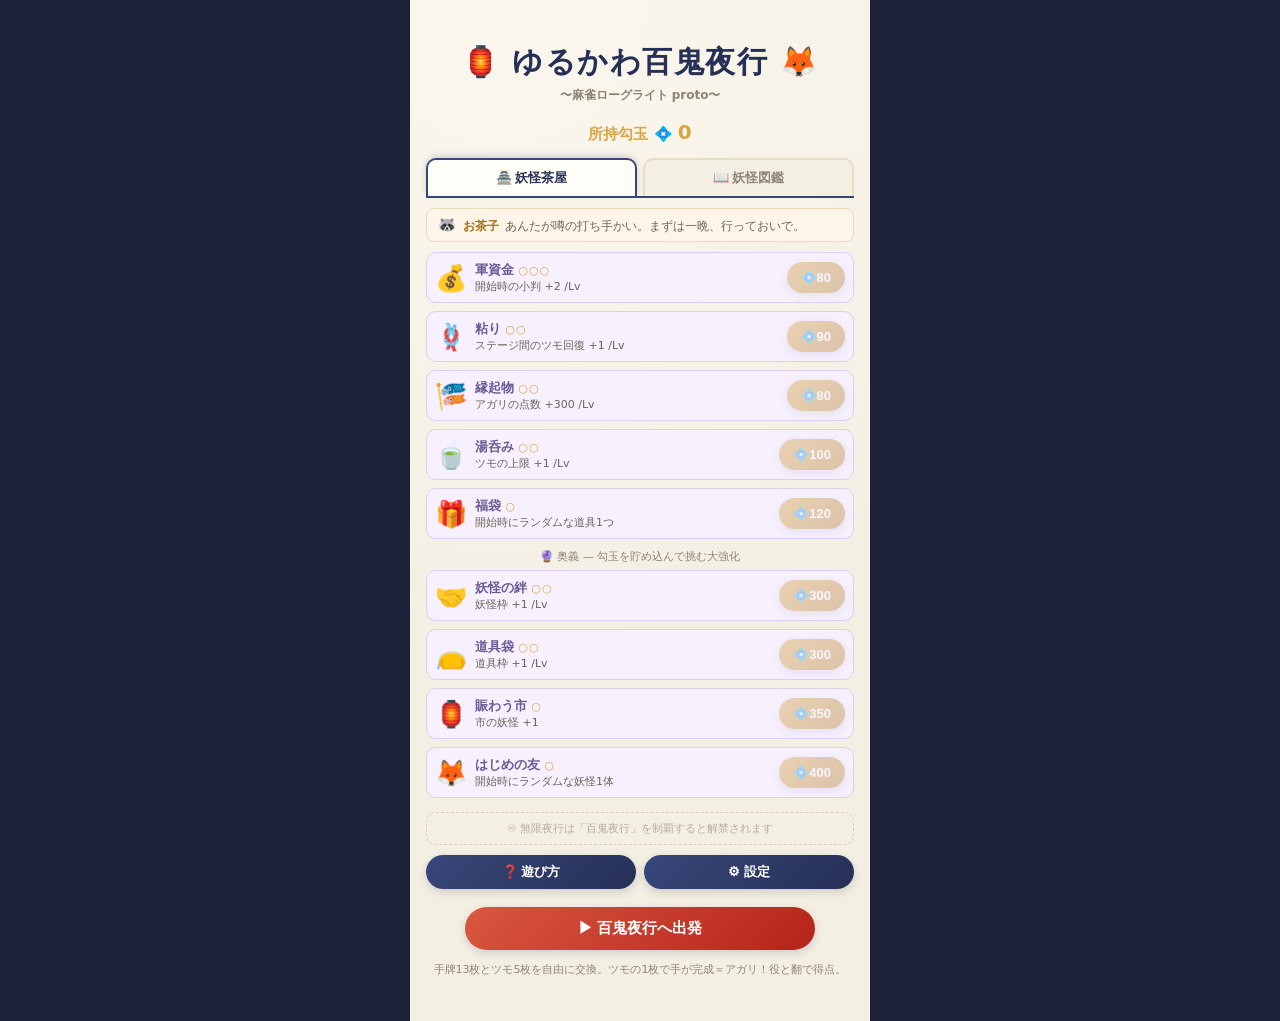
==== commit bfda5cdc: "麻雀ローグライト: D78 コンテンツテーブルをdata.jsに分離（挙動不変・ゴールデン全一致で証明） Co-Authored-By: Claude Fable 5 <noreply@anthrop" ====
--- a/mahjong-rougelite/index.html
+++ b/mahjong-rougelite/index.html
@@ -26,6 +26,7 @@
   <div id="help" class="overlay hidden"></div>
   <div id="settings" class="overlay hidden"></div>
 
+  <script src="data.js"></script>
   <script src="hand.js"></script>
   <script src="engine.js"></script>
   <script src="ui.js"></script>
--- a/mahjong-rougelite/style.css
+++ b/mahjong-rougelite/style.css
@@ -216,6 +216,18 @@
 
 .message { text-align: center; min-height: 18px; font-size: 12px; color: var(--indigo-dark); font-weight: 700; margin-top: 6px; }
 
+/* ---- ★D76 物語レイヤー: 図鑑の一言解説(A) ---- */
+.lore { font-size: 10.5px; color: #9a8f78; font-style: italic; line-height: 1.5; margin-top: 2px; }
+
+/* ---- ★D76 物語レイヤー: 案内役「お茶子」(B) ---- */
+.otyako { display: flex; align-items: baseline; gap: 6px; font-size: 12px; color: #6a6555; background: #fdf6e8; border: 1px solid #ecdcb8; border-radius: 8px; padding: 6px 10px; margin-bottom: 10px; }
+.otyako-face { font-size: 16px; }
+.otyako b { color: #a1701f; white-space: nowrap; }
+.otyako-line { flex: 1; }
+
+/* ---- ★D76 物語レイヤー: 節目のフレーバー(C・決着カード) ---- */
+.flavor-line { font-style: italic; color: #6a6555; margin: 4px 0; }
+
 /* ---- ショップ ---- */
 .shop { background: var(--card); border-radius: 14px; padding: 12px; box-shadow: 0 3px 10px var(--shadow); }
 .shop h2 { text-align: center; margin: 2px 0 10px; color: var(--indigo-dark); font-size: 16px; }
@@ -363,6 +375,16 @@
 .yaku-naki { font-size: 10px; color: var(--blue); margin-top: 2px; font-weight: 700; }
 .yaku-note { font-size: 11px; color: #6a6555; line-height: 1.7; margin-top: 6px; }
 
+/* ★D73 点数計算表: 横スクロール可のコンパクトテーブル */
+.score-table-wrap { overflow-x: auto; -webkit-overflow-scrolling: touch; margin: 8px 0; }
+.score-table { border-collapse: collapse; width: 100%; min-width: 320px; font-size: 11px; }
+.score-table th, .score-table td { border: 1px solid #e6ddc7; padding: 4px 6px; text-align: center; white-space: nowrap; }
+.score-table thead th { background: #f4efe3; color: var(--indigo-dark); font-weight: 800; }
+.score-table tbody th { background: #f8f5ec; color: var(--vermilion); font-weight: 800; }
+.score-table .limit-note { display: block; font-size: 9px; color: var(--purple); font-weight: 700; }
+.score-table.score-table-limit { min-width: 220px; }
+.score-table.score-table-limit th { width: 30%; }
+
 /* ゲーム中トップバーの❓ボタン */
 .title .help-btn { cursor: pointer; margin-left: 4px; }
 
